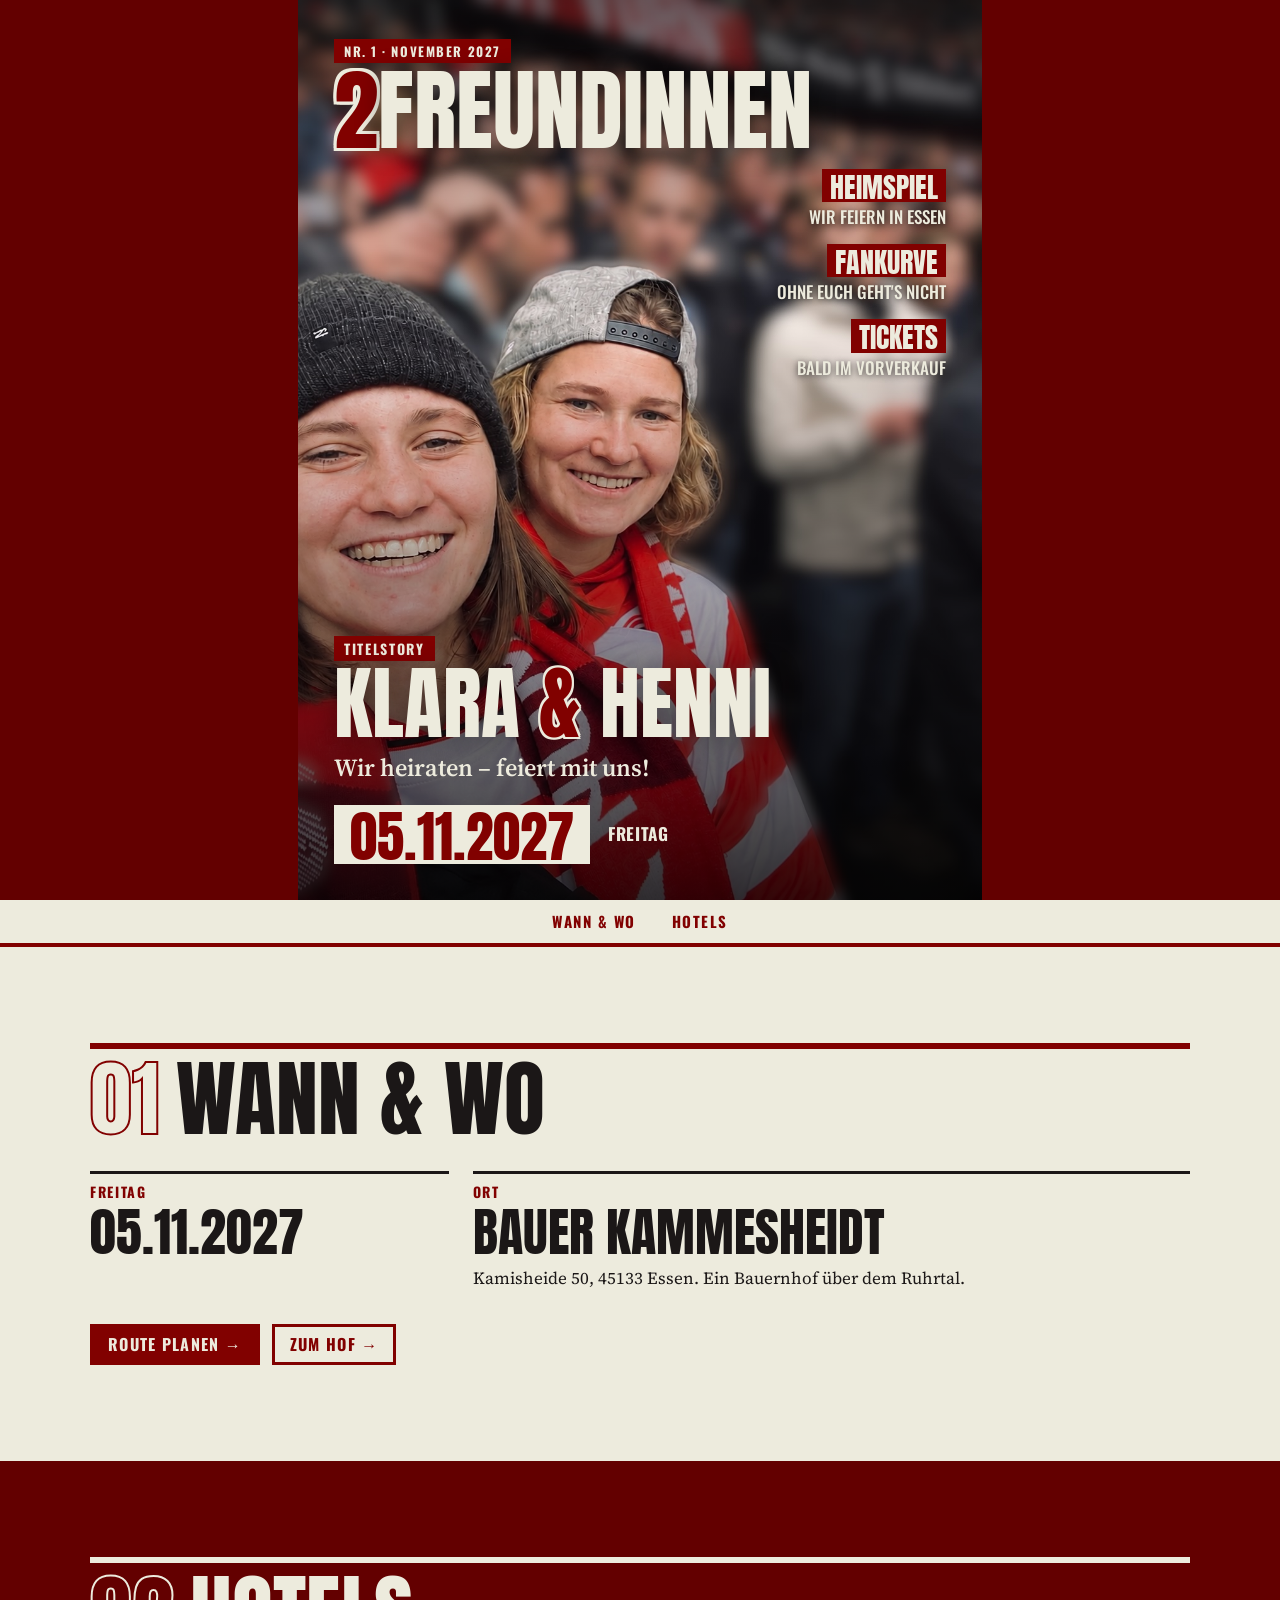
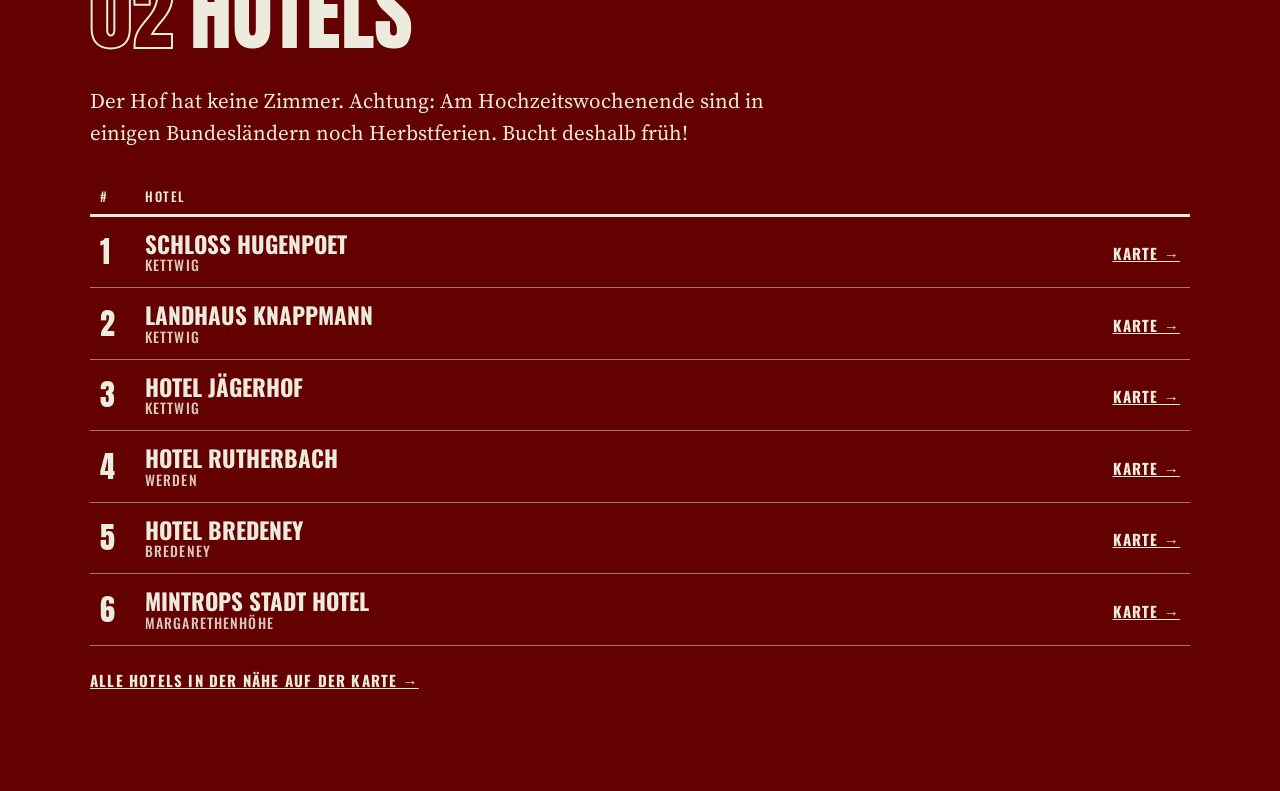
==== index.html @ c6b33041 "Countdown und Laufband entfernt Co-Authored-By: Claude Opus 5.5 <noreply@anthropic.com>" ====
<!doctype html>
<html lang="de">
<head>
  <meta charset="utf-8">
  <meta name="viewport" content="width=device-width, initial-scale=1">
  <title>2 Freundinnen · Klara &amp; Henni heiraten – 05.11.2027</title>
  <meta name="description" content="Klara und Henni heiraten am 05.11.2027 in Essen.">
  <link rel="preconnect" href="https://fonts.googleapis.com">
  <link rel="preconnect" href="https://fonts.gstatic.com" crossorigin>
  <link href="https://fonts.googleapis.com/css2?family=Anton&family=Oswald:wght@500;700&family=Source+Serif+4:opsz,wght@8..60,400;8..60,600&display=swap" rel="stylesheet">
  <link rel="stylesheet" href="style.css">
</head>
<body>

  <!-- Cover -->
  <header class="cover-wrap" id="start">
  <div class="cover">
    <img class="cover__bg" src="img/titel.jpg" alt="Klara und Henni im Fußballstadion" width="1086" height="1448">
    <div class="cover__shade"></div>

    <div class="cover__top">
      <p class="cover__issue">Nr. 1 · November 2027</p>
      <div class="logo cover__logo"><span>2</span>Freundinnen</div>
    </div>

    <ul class="cover__lines">
      <li><b>Heimspiel</b>Wir feiern in Essen</li>
      <li><b>Fankurve</b>Ohne euch geht's nicht</li>
      <li><b>Tickets</b>Bald im Vorverkauf</li>
    </ul>


    <div class="cover__main">
      <p class="cover__kicker">Titelstory</p>
      <h1 class="headline">Klara <span>&amp;</span> Henni</h1>
      <p class="cover__sub">Wir heiraten – feiert mit uns!</p>
      <div class="cover__date">
        <span class="cover__datebig">05.11.2027</span>
        <span class="cover__datesmall">Freitag</span>
      </div>
    </div>

    <div class="cover__barcode" aria-hidden="true">
      <div class="bars"></div>
      <span>4 051127 052027</span>
    </div>
  </div>
  </header>

  <nav class="nav">
    <a href="#wann-wo">Wann &amp; wo</a>
    <a href="#hotels">Hotels</a>
  </nav>

  <main>

    <!-- 01 Wann & wo -->
    <section class="section" id="wann-wo">
      <div class="section__inner">
        <h2 class="section__head"><span class="section__num">01</span> Wann &amp; wo</h2>

        <div class="facts">
          <div class="fact">
            <span class="fact__label">Freitag</span>
            <span class="fact__value">05.11.2027</span>
          </div>
          <div class="fact fact--wide">
            <span class="fact__label">Ort</span>
            <span class="fact__value">Bauer Kammesheidt</span>
            <span class="fact__note">Kamisheide 50, 45133 Essen. Ein Bauernhof über dem Ruhrtal.</span>
          </div>
        </div>

        <div class="buttons">
          <a class="btn" href="https://www.google.com/maps/search/?api=1&amp;query=Bauer+Kammesheidt+Kamisheide+50+45133+Essen" target="_blank" rel="noopener">Route planen →</a>
          <a class="btn btn--ghost" href="https://kammesheidt.de" target="_blank" rel="noopener">Zum Hof →</a>
        </div>
      </div>
    </section>

    <!-- 02 Hotels -->
    <section class="section section--red" id="hotels">
      <div class="section__inner">
        <h2 class="section__head"><span class="section__num">02</span> Hotels</h2>
        <p class="intro">Der Hof hat keine Zimmer. Achtung: Am Hochzeitswochenende sind in einigen Bundesländern noch Herbstferien. Bucht deshalb früh!</p>

        <table class="table">
          <thead>
            <tr><th>#</th><th>Hotel</th><th><span class="sr-only">Karte</span></th></tr>
          </thead>
          <tbody>
            <tr>
              <td>1</td>
              <td class="table__name">Schloss Hugenpoet<small>Kettwig</small></td>
              <td><a href="https://www.google.com/maps/search/?api=1&amp;query=Schloss+Hugenpoet+Essen" target="_blank" rel="noopener">Karte →</a></td>
            </tr>
            <tr>
              <td>2</td>
              <td class="table__name">Landhaus Knappmann<small>Kettwig</small></td>
              <td><a href="https://www.google.com/maps/search/?api=1&amp;query=Hotel+Landhaus+Knappmann+Essen+Kettwig" target="_blank" rel="noopener">Karte →</a></td>
            </tr>
            <tr>
              <td>3</td>
              <td class="table__name">Hotel Jägerhof<small>Kettwig</small></td>
              <td><a href="https://www.google.com/maps/search/?api=1&amp;query=Hotel+J%C3%A4gerhof+Essen+Kettwig" target="_blank" rel="noopener">Karte →</a></td>
            </tr>
            <tr>
              <td>4</td>
              <td class="table__name">Hotel Rutherbach<small>Werden</small></td>
              <td><a href="https://www.google.com/maps/search/?api=1&amp;query=Hotel+Rutherbach+Essen" target="_blank" rel="noopener">Karte →</a></td>
            </tr>
            <tr>
              <td>5</td>
              <td class="table__name">Hotel Bredeney<small>Bredeney</small></td>
              <td><a href="https://www.google.com/maps/search/?api=1&amp;query=Hotel+Bredeney+Essen" target="_blank" rel="noopener">Karte →</a></td>
            </tr>
            <tr>
              <td>6</td>
              <td class="table__name">Mintrops Stadt Hotel<small>Margarethenhöhe</small></td>
              <td><a href="https://www.google.com/maps/search/?api=1&amp;query=Mintrops+Stadt+Hotel+Margarethenh%C3%B6he+Essen" target="_blank" rel="noopener">Karte →</a></td>
            </tr>
          </tbody>
        </table>

        <a class="more" href="https://www.google.com/maps/search/?api=1&amp;query=Hotels+in+der+N%C3%A4he+von+Kamisheide+50+45133+Essen" target="_blank" rel="noopener">Alle Hotels in der Nähe auf der Karte →</a>
      </div>
    </section>

  </main>

</body>
</html>
---- style.css ----
/* Farbpalette: Cotton, Cherry Red, Maroon, Noir Black */
:root {
  --red: #810100;
  --maroon: #630000;
  --white: #edebdd;
  --ink: #1b1717;
  --display: "Anton", Impact, sans-serif;
  --cond: "Oswald", "Arial Narrow", sans-serif;
  --serif: "Source Serif 4", Georgia, serif;
}

* { box-sizing: border-box; }
html { scroll-behavior: smooth; }
body {
  margin: 0;
  background: var(--white);
  color: var(--ink);
  font-family: var(--serif);
  font-size: 19px;
  line-height: 1.55;
}
img { max-width: 100%; display: block; }
a { color: inherit; }
.sr-only {
  position: absolute; width: 1px; height: 1px; overflow: hidden;
  clip: rect(0 0 0 0); white-space: nowrap;
}

/* Logo "FREUND|INNEN" */
.logo {
  font-family: var(--display);
  text-transform: uppercase;
  line-height: .85;
  white-space: nowrap;
}
.logo span { color: var(--red); }

/* ---------- COVER ---------- */
/* Auf breiten Bildschirmen: Cover als Hochformat-Magazinseite in der Mitte */
.cover-wrap { display: flex; justify-content: center; background: var(--maroon); }
.cover {
  container-type: inline-size;
  --logo: 14.5cqw;
  position: relative;
  width: min(100%, 76vh);
  width: min(100%, 76svh);
  min-height: 100vh;
  min-height: 100svh;
  overflow: hidden;
  color: var(--white);
  background: var(--ink);
  display: grid;
  grid-template-rows: auto 1fr auto;
  gap: 20px;
  padding: clamp(14px, 3vw, 36px);
}
.cover__bg {
  position: absolute; inset: 0;
  width: 100%; height: 100%;
  object-fit: cover;
  object-position: 0% 40%;
}
.cover__shade {
  position: absolute; inset: 0;
  background:
    linear-gradient(180deg, rgba(0,0,0,.55) 0%, rgba(0,0,0,0) 35%),
    linear-gradient(0deg, rgba(0,0,0,.8) 0%, rgba(0,0,0,.2) 45%, rgba(0,0,0,0) 65%);
}
.cover__top, .cover__lines, .cover__main { position: relative; z-index: 1; }

.cover__issue {
  display: inline-block;
  margin: 0 0 10px;
  background: var(--red);
  padding: 3px 10px;
  font: 700 13px/1.4 var(--cond);
  text-transform: uppercase;
  letter-spacing: .12em;
}
.cover__logo {
  font-size: var(--logo);
  text-shadow: 0 3px 24px rgba(0,0,0,.35);
}

.cover__lines {
  list-style: none;
  margin: 0; padding: 0;
  align-self: start;
  justify-self: end;
  text-align: right;
  font: 500 17px/1.25 var(--cond);
  text-transform: uppercase;
  text-shadow: 0 1px 6px rgba(0,0,0,.7);
}
.cover__lines li { margin-bottom: 16px; }
.cover__lines b {
  display: table;
  margin-left: auto;
  margin-bottom: 4px;
  padding: 3px 8px 0;
  background: var(--red);
  font: 400 28px/1.1 var(--display);
  text-shadow: none;
}

.cover__main { align-self: end; }
.cover__kicker {
  display: inline-block;
  margin: 0 0 8px;
  padding: 2px 10px;
  background: var(--red);
  font: 700 14px/1.5 var(--cond);
  text-transform: uppercase;
  letter-spacing: .12em;
}
.headline {
  margin: 0;
  font: 400 13cqw/.86 var(--display);
  text-transform: uppercase;
  text-shadow: 0 4px 30px rgba(0,0,0,.4);
}
.headline span { color: var(--red); }
.cover__sub {
  margin: 12px 0 18px;
  font-size: clamp(18px, 4cqw, 28px);
  font-weight: 600;
}
.cover__date { display: flex; align-items: center; flex-wrap: wrap; gap: 6px 18px; }
.cover__datebig {
  background: var(--white);
  color: var(--red);
  padding: 4px 16px 0;
  font: 400 9cqw/1 var(--display);
}
.cover__datesmall {
  font: 700 clamp(14px, 2.8cqw, 22px)/1.3 var(--cond);
  text-transform: uppercase;
  letter-spacing: .04em;
}

.cover__barcode {
  position: absolute; z-index: 2;
  right: clamp(14px, 3vw, 36px);
  bottom: clamp(14px, 3vw, 36px);
  background: var(--white);
  color: var(--ink);
  padding: 8px 10px 4px;
  font: 500 11px/1.4 var(--cond);
  letter-spacing: .12em;
  text-align: center;
}
.bars {
  width: 110px; height: 46px;
  background: repeating-linear-gradient(90deg,
    #111 0 2px, transparent 2px 4px, #111 4px 5px, transparent 5px 8px,
    #111 8px 11px, transparent 11px 12px, #111 12px 13px, transparent 13px 16px);
}

/* ---------- NAV ---------- */
.nav {
  position: sticky; top: 0; z-index: 10;
  display: flex; justify-content: center; flex-wrap: wrap;
  background: var(--white);
  border-bottom: 4px solid var(--red);
}
.nav a {
  padding: 14px 18px;
  color: var(--red);
  font: 700 15px/1 var(--cond);
  text-transform: uppercase;
  letter-spacing: .1em;
  text-decoration: none;
}
.nav a:hover { background: var(--red); color: var(--white); }

/* ---------- SECTIONS ---------- */
.section { padding: clamp(48px, 8vw, 96px) 16px; scroll-margin-top: 50px; }
.section__inner { max-width: 1100px; margin: 0 auto; }
.section--red { background: var(--maroon); color: var(--white); }

.section__head {
  display: flex; align-items: baseline; gap: 16px;
  margin: 0 0 32px;
  padding-top: 10px;
  border-top: 6px solid var(--red);
  font: 400 clamp(44px, 7vw, 84px)/.95 var(--display);
  text-transform: uppercase;
}
.section__num {
  color: transparent;
  -webkit-text-stroke: 2px var(--red);
}
.section--red .section__head { border-color: var(--white); }
.section--red .section__num { -webkit-text-stroke-color: var(--white); }

/* 01 Wann & wo */
.facts {
  display: grid;
  grid-template-columns: 1fr 2fr;
  gap: 24px;
  margin-bottom: 32px;
}
.fact { border-top: 3px solid var(--ink); padding-top: 10px; }
.fact__label {
  display: block;
  color: var(--red);
  font: 700 14px/1.2 var(--cond);
  text-transform: uppercase;
  letter-spacing: .12em;
}
.fact__value {
  display: block;
  margin-top: 4px;
  font: 400 clamp(30px, 4.2vw, 52px)/1.05 var(--display);
  text-transform: uppercase;
}
.fact__note { display: block; margin-top: 6px; font-size: 17px; }

.buttons { display: flex; flex-wrap: wrap; gap: 12px; }
.btn {
  display: inline-block;
  padding: 11px 18px;
  background: var(--red);
  color: var(--white);
  font: 700 16px/1.2 var(--cond);
  text-transform: uppercase;
  letter-spacing: .08em;
  text-decoration: none;
}
.btn:hover { background: var(--ink); }
.btn--ghost { background: transparent; color: var(--red); box-shadow: inset 0 0 0 3px var(--red); }
.btn--ghost:hover { background: var(--red); color: var(--white); }

/* 02 Hotels: als Tabelle */
.intro { max-width: 720px; margin: 0 0 28px; font-size: 21px; }
.table {
  width: 100%;
  border-collapse: collapse;
  font-family: var(--cond);
  text-transform: uppercase;
}
.table th {
  padding: 8px 10px;
  border-bottom: 3px solid var(--white);
  text-align: left;
  font-weight: 500;
  font-size: 13px;
  letter-spacing: .12em;
}
.table td {
  padding: 14px 10px;
  border-bottom: 1px solid rgba(237,235,221,.5);
  vertical-align: middle;
}
.table td:first-child { width: 1%; padding-right: 20px; font: 400 30px/1 var(--display); }
.table td:last-child { text-align: right; }
.table__name { font-weight: 700; font-size: 23px; line-height: 1.15; }
.table__name small {
  display: block;
  font-weight: 500;
  font-size: 14px;
  letter-spacing: .08em;
  opacity: .85;
}
.table a {
  color: var(--white);
  font-weight: 700;
  font-size: 15px;
  letter-spacing: .08em;
  white-space: nowrap;
}
.table tbody tr:hover { background: rgba(237,235,221,.1); }
.more {
  display: inline-block;
  margin-top: 24px;
  color: var(--white);
  font: 700 15px/1.4 var(--cond);
  text-transform: uppercase;
  letter-spacing: .08em;
}

/* ---------- RESPONSIVE ---------- */
@container (max-width: 760px) {
  .cover__barcode { display: none; }
}
@container (max-width: 480px) {
  .cover__lines { font-size: 12px; }
  .cover__lines li { margin-bottom: 8px; }
  .cover__lines b { font-size: 18px; }
  .cover__issue { font-size: 11px; }
}
@media (max-width: 760px) {
  .facts { grid-template-columns: 1fr 1fr; }
  .fact--wide { grid-column: 1 / -1; }
}
@media (max-width: 640px) {
  body { font-size: 18px; }
  .nav a { padding: 12px 12px; font-size: 14px; }
  .table__name { font-size: 19px; }
  .table td { padding: 12px 6px; }
  .table td:first-child { font-size: 24px; padding-right: 10px; }
}

/* Weinrote "2" und "&" auf dem dunklen Foto mit Creme-Kontur lesbar machen */
.cover__logo span, .headline span {
  --o: .03em;
  text-shadow:
    var(--o) 0 0 var(--white), calc(var(--o) * -1) 0 0 var(--white),
    0 var(--o) 0 var(--white), 0 calc(var(--o) * -1) 0 var(--white),
    var(--o) var(--o) 0 var(--white), calc(var(--o) * -1) var(--o) 0 var(--white),
    var(--o) calc(var(--o) * -1) 0 var(--white), calc(var(--o) * -1) calc(var(--o) * -1) 0 var(--white);
}
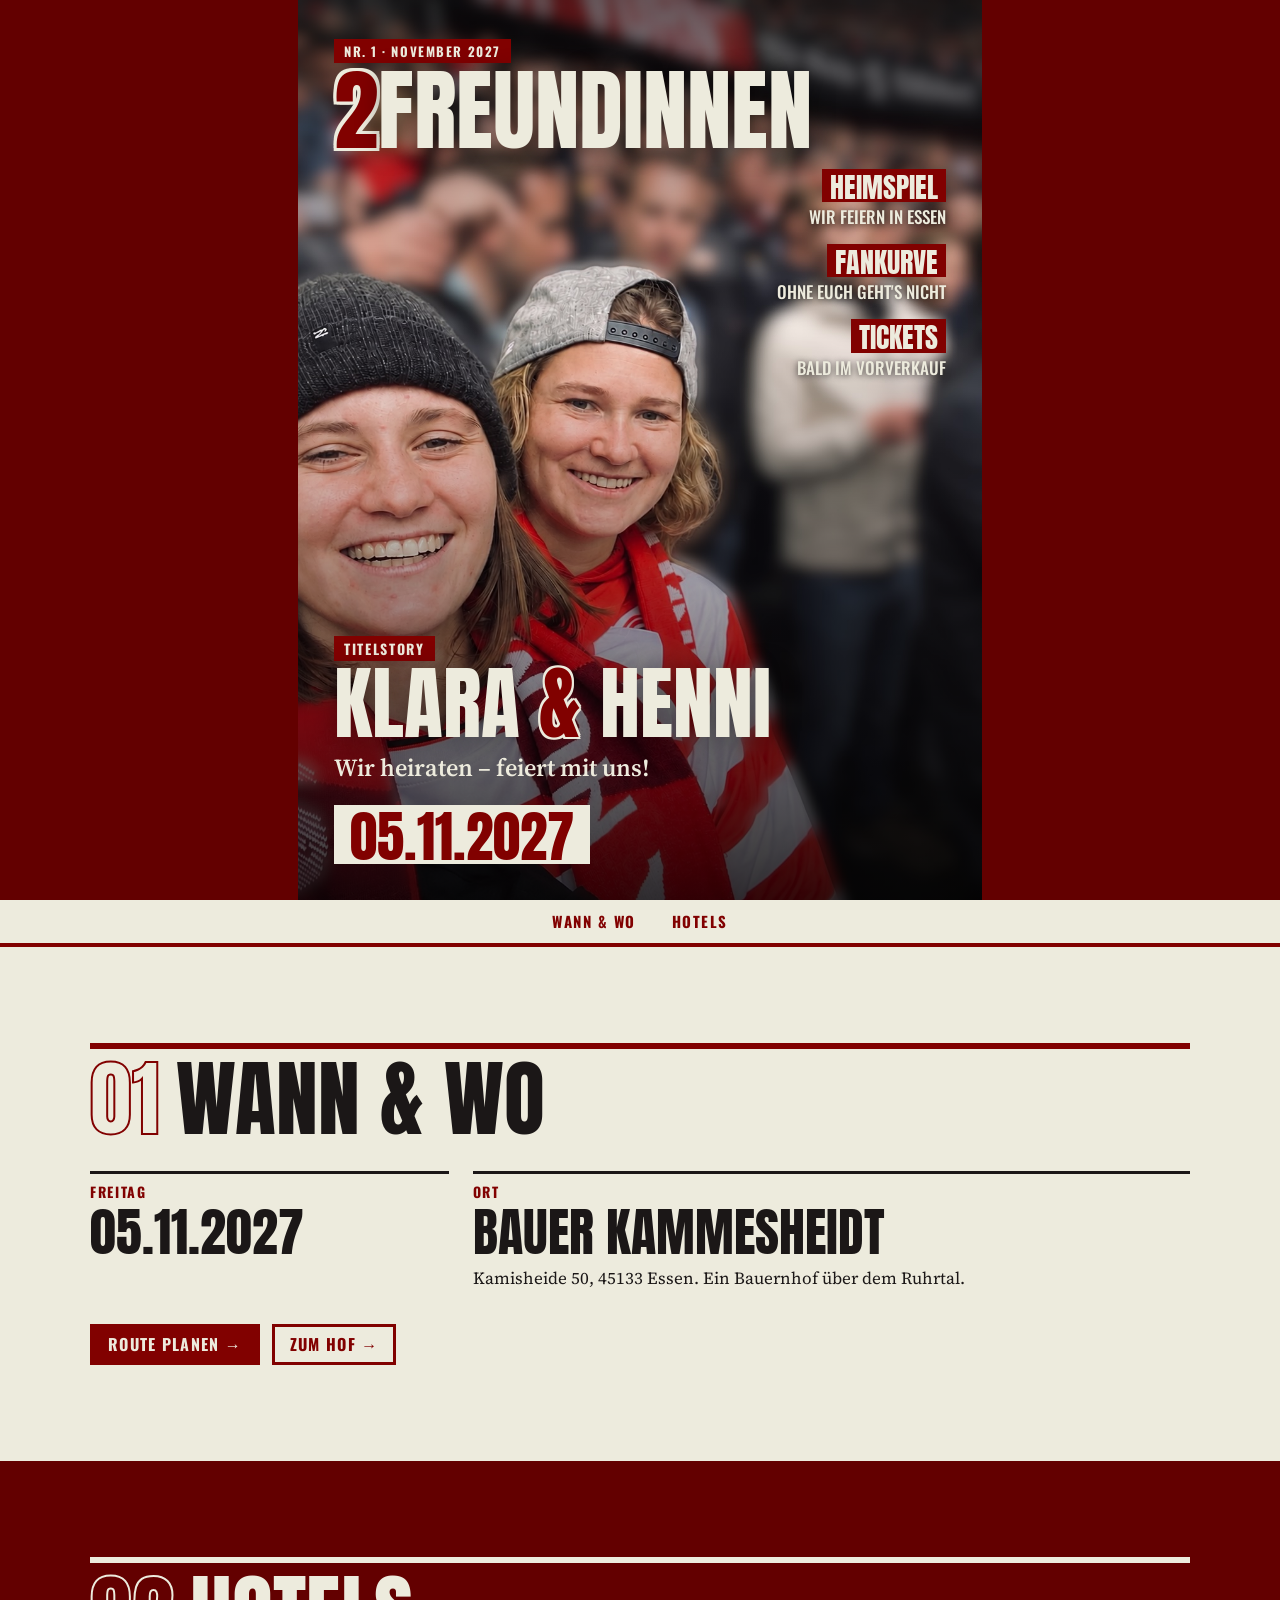
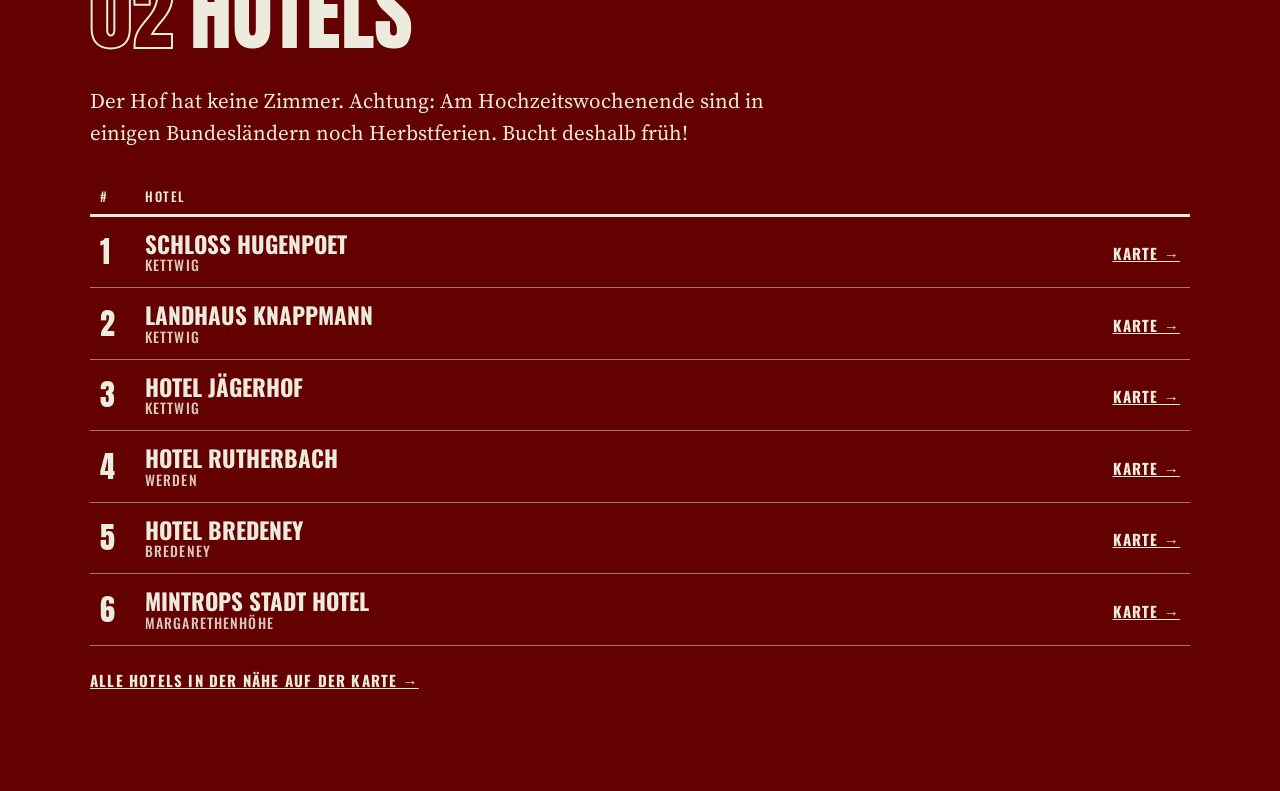
==== commit 43e3a943: "Freitag vom Cover entfernt Co-Authored-By: Claude Opus 5.5 <noreply@anthropic.com>" ====
--- a/index.html
+++ b/index.html
@@ -36,7 +36,6 @@
       <p class="cover__sub">Wir heiraten – feiert mit uns!</p>
       <div class="cover__date">
         <span class="cover__datebig">05.11.2027</span>
-        <span class="cover__datesmall">Freitag</span>
       </div>
     </div>
 
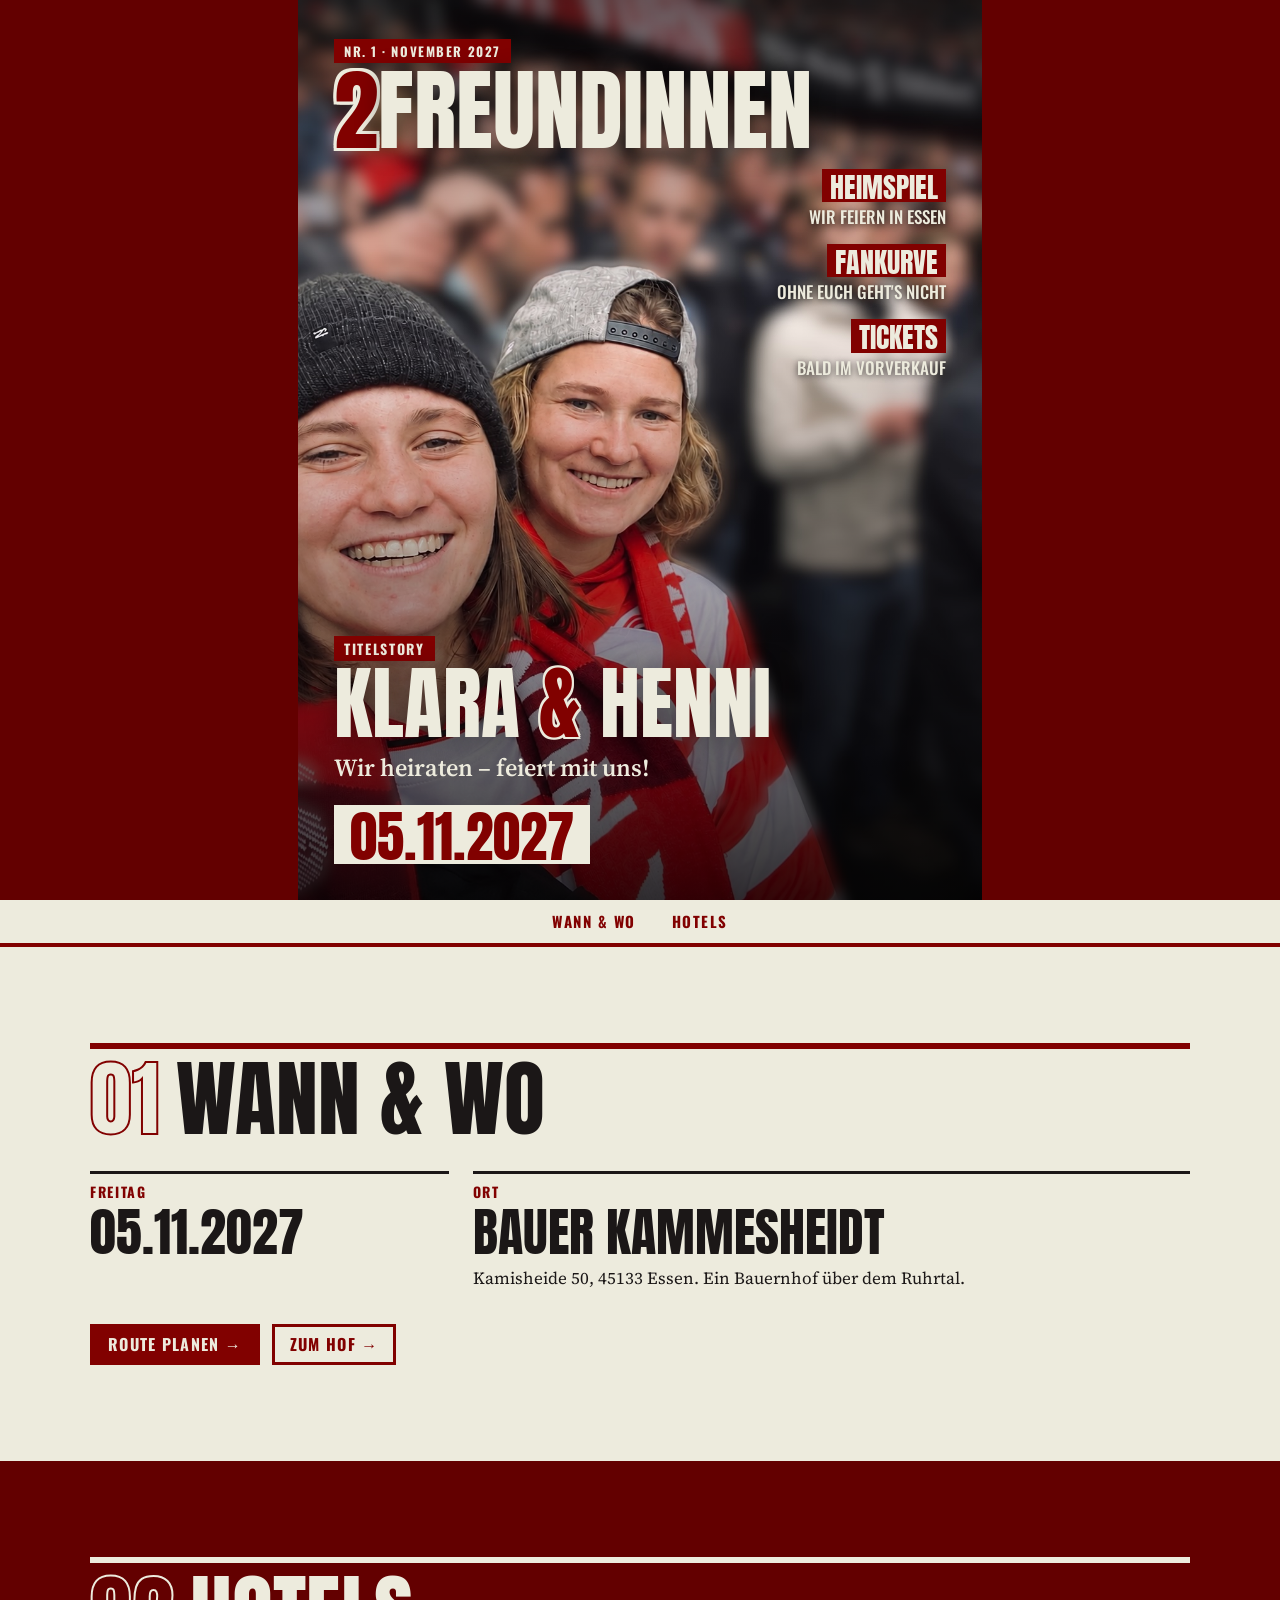
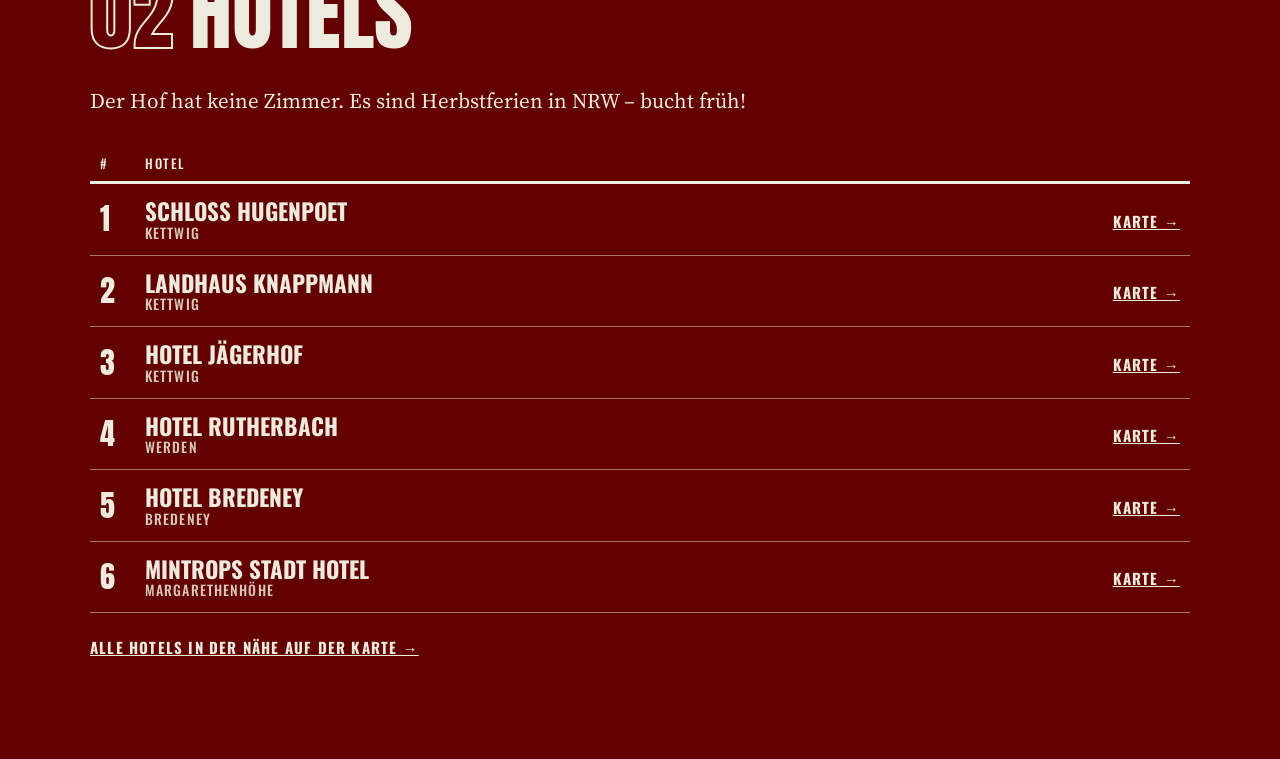
==== commit 348201bb: "Hotels: kürzerer Text, Hinweis auf NRW-Herbstferien Co-Authored-By: Claude Opus 5.5 <noreply@anthrop" ====
--- a/index.html
+++ b/index.html
@@ -81,7 +81,7 @@
     <section class="section section--red" id="hotels">
       <div class="section__inner">
         <h2 class="section__head"><span class="section__num">02</span> Hotels</h2>
-        <p class="intro">Der Hof hat keine Zimmer. Achtung: Am Hochzeitswochenende sind in einigen Bundesländern noch Herbstferien. Bucht deshalb früh!</p>
+        <p class="intro">Der Hof hat keine Zimmer. Es sind Herbstferien in NRW – bucht früh!</p>
 
         <table class="table">
           <thead>
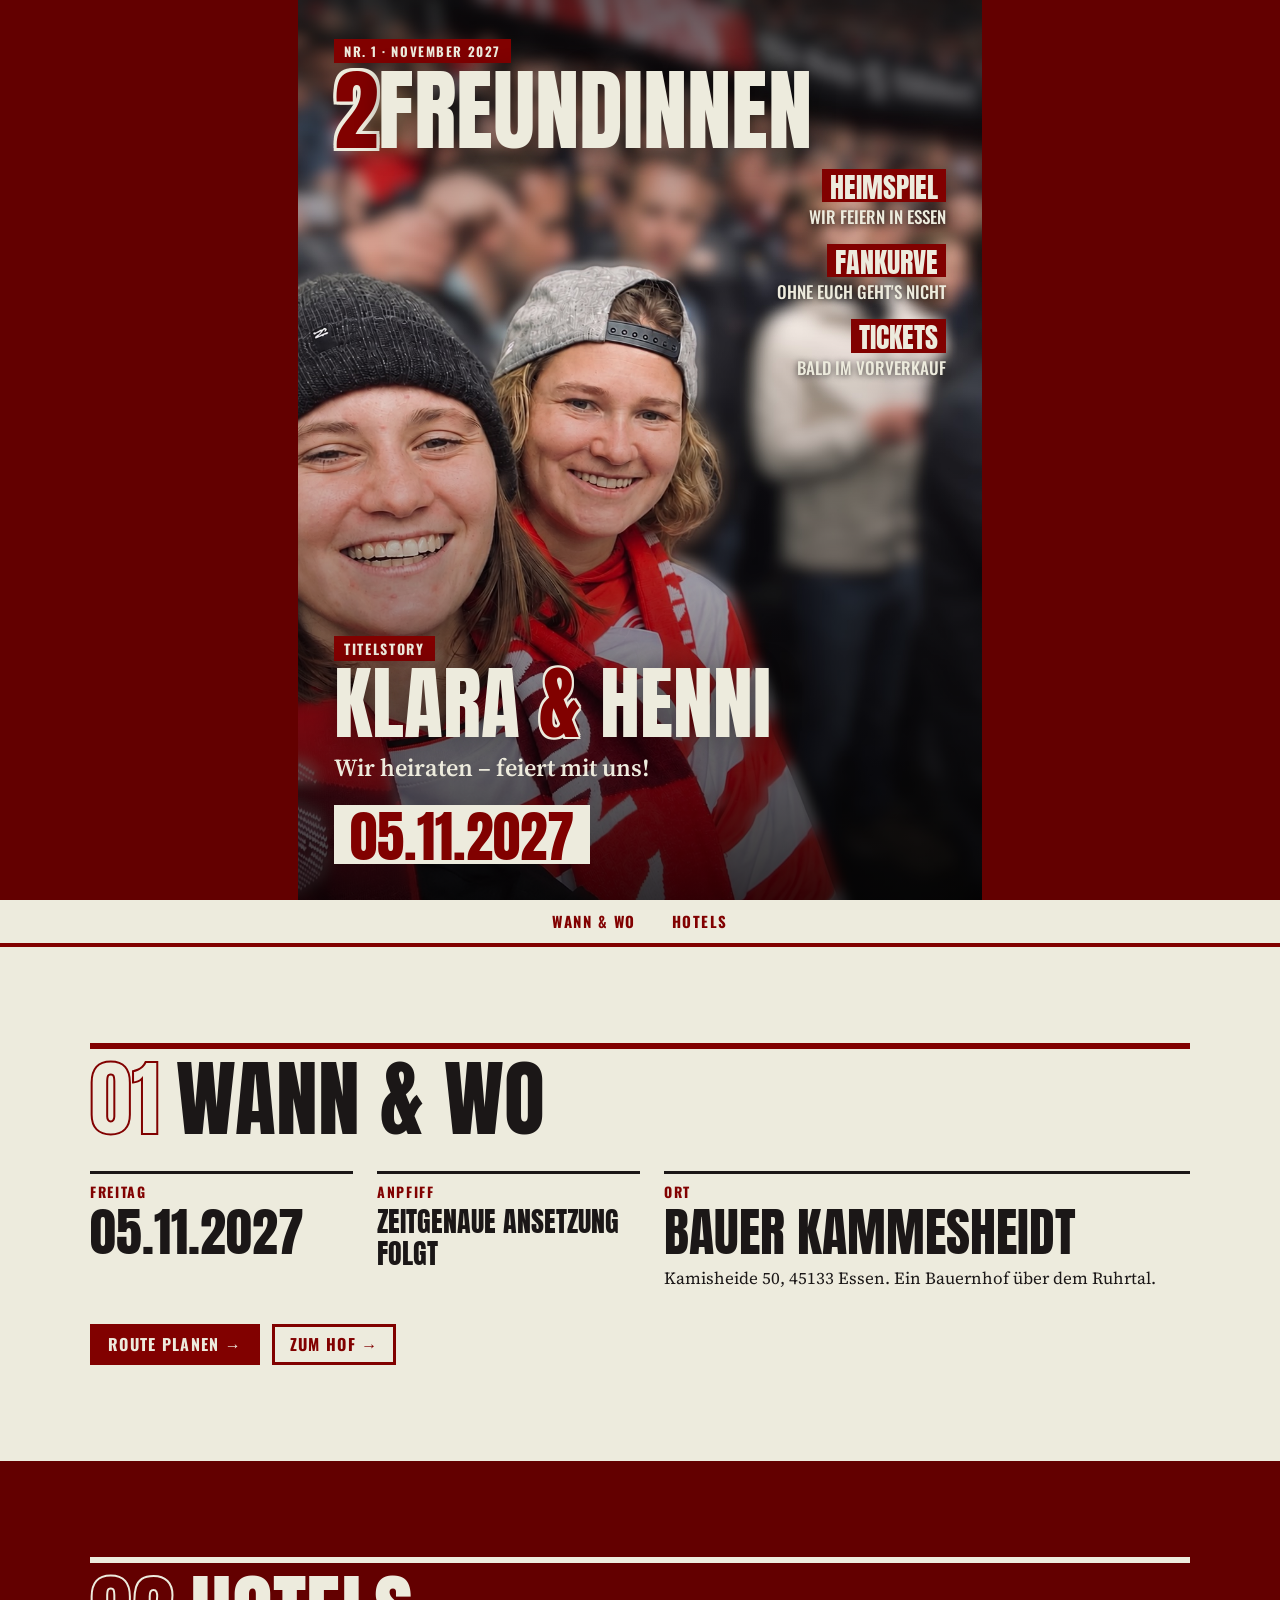
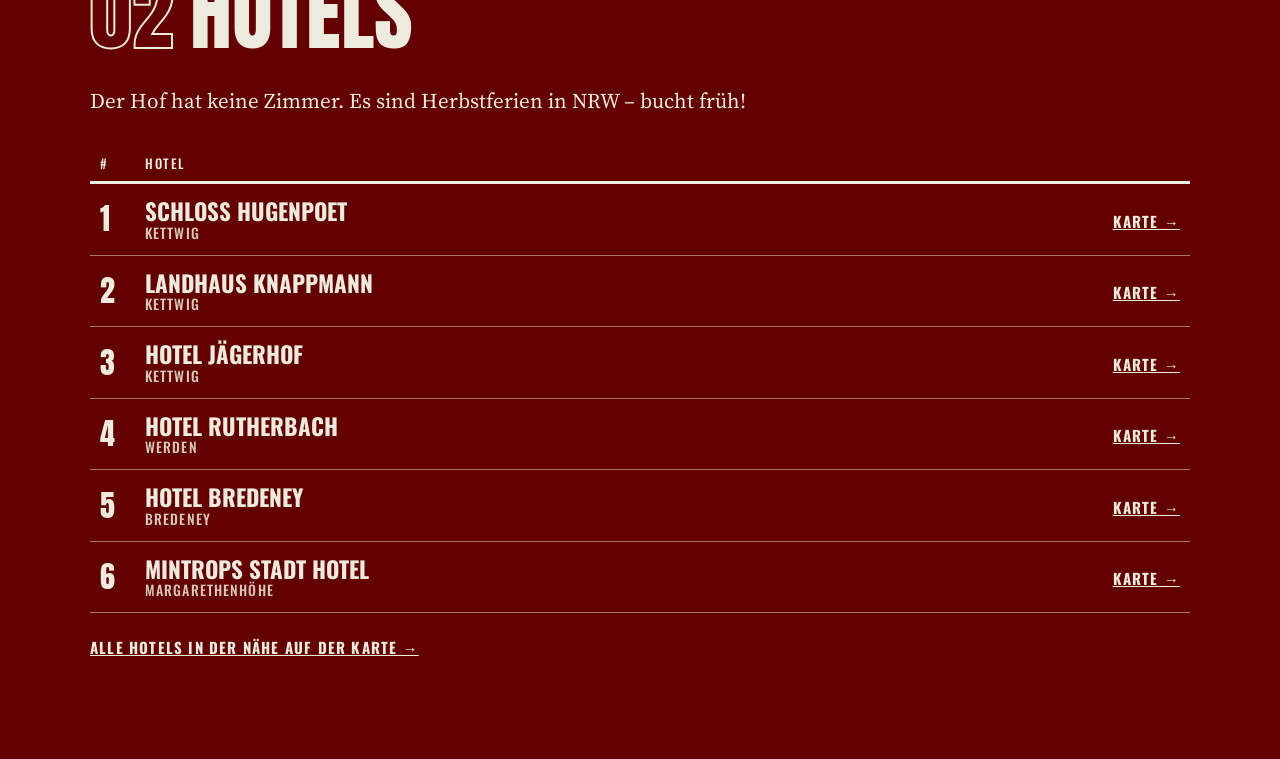
==== commit 2783efa4: "Wann & wo: Anpfiff – Zeitgenaue Ansetzung folgt Co-Authored-By: Claude Opus 5.5 <noreply@anthropic.c" ====
--- a/index.html
+++ b/index.html
@@ -62,6 +62,10 @@
           <div class="fact">
             <span class="fact__label">Freitag</span>
             <span class="fact__value">05.11.2027</span>
+          </div>
+          <div class="fact">
+            <span class="fact__label">Anpfiff</span>
+            <span class="fact__value fact__value--small">Zeitgenaue Ansetzung folgt</span>
           </div>
           <div class="fact fact--wide">
             <span class="fact__label">Ort</span>
--- a/style.css
+++ b/style.css
@@ -196,7 +196,7 @@
 /* 01 Wann & wo */
 .facts {
   display: grid;
-  grid-template-columns: 1fr 2fr;
+  grid-template-columns: 1fr 1fr 2fr;
   gap: 24px;
   margin-bottom: 32px;
 }
@@ -214,6 +214,7 @@
   font: 400 clamp(30px, 4.2vw, 52px)/1.05 var(--display);
   text-transform: uppercase;
 }
+.fact__value--small { font-size: clamp(20px, 2.2vw, 28px); line-height: 1.15; }
 .fact__note { display: block; margin-top: 6px; font-size: 17px; }
 
 .buttons { display: flex; flex-wrap: wrap; gap: 12px; }
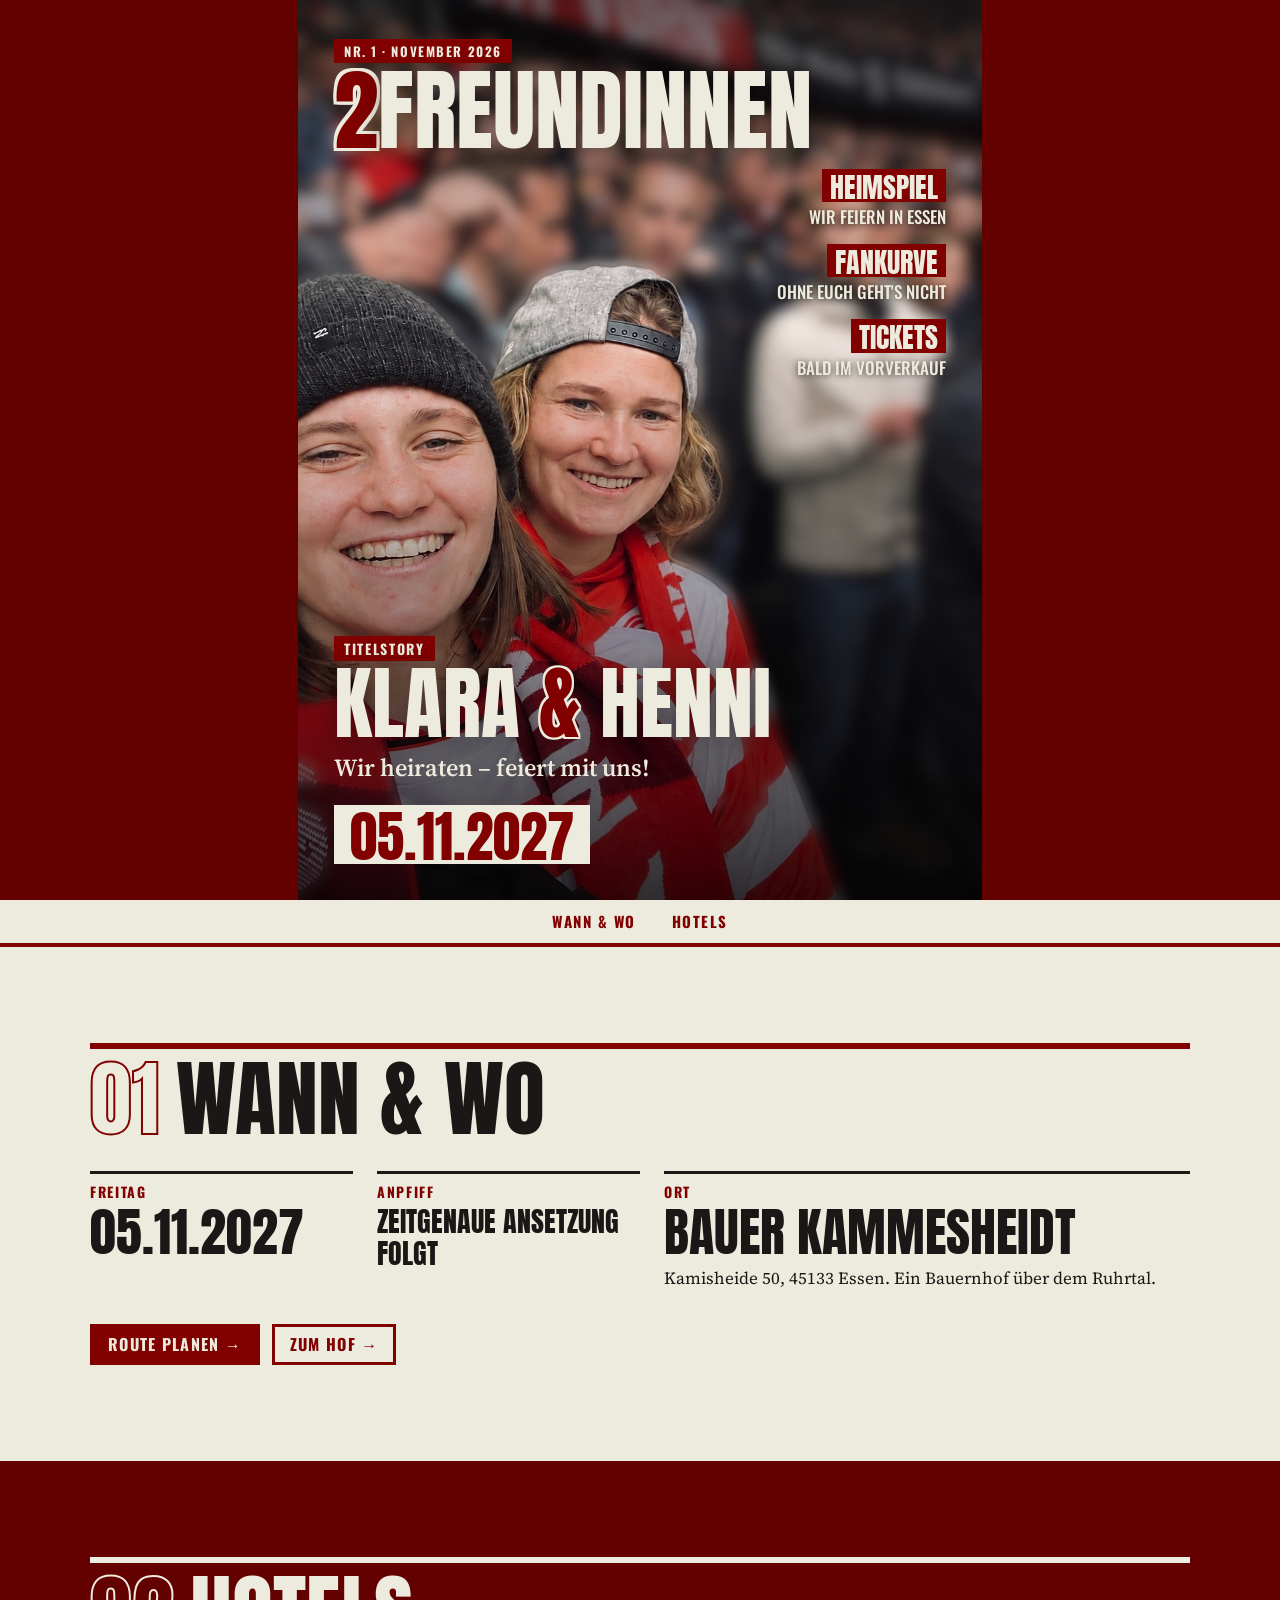
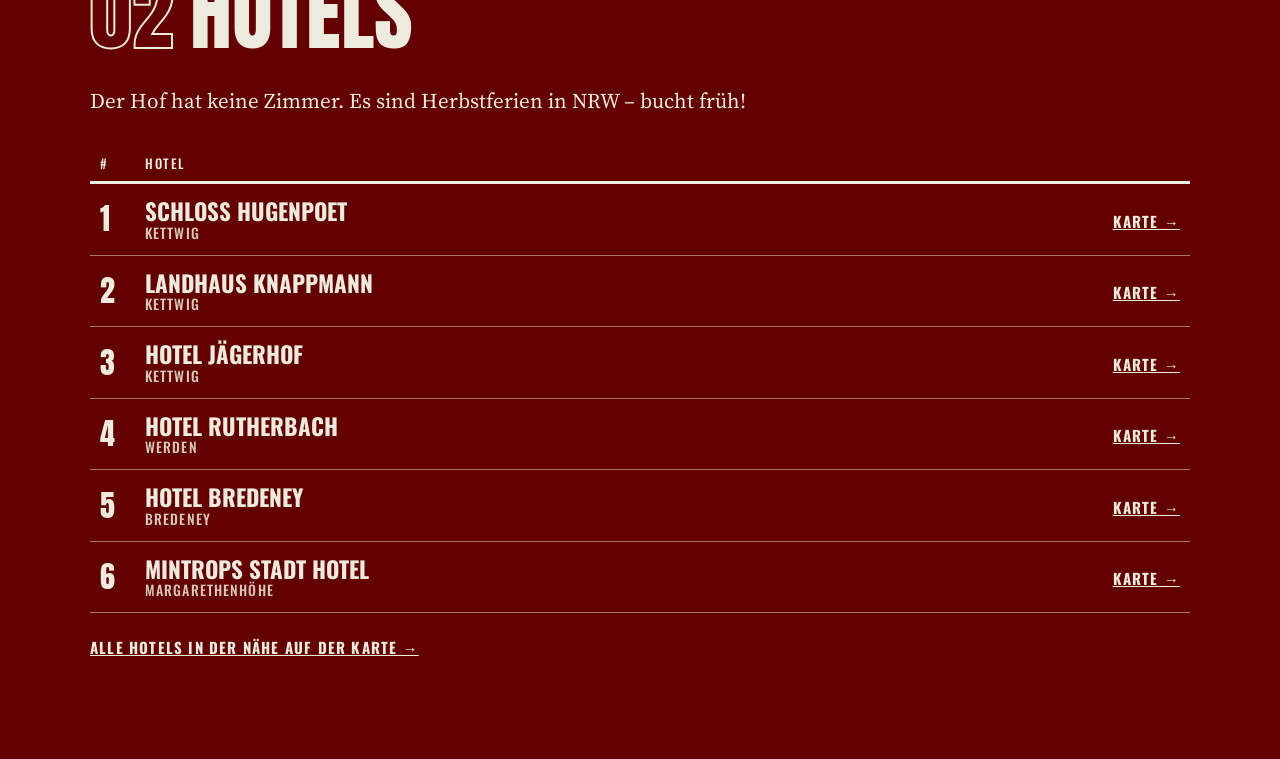
==== commit 3d8b49b0: "Cover: Ausgabe Nr. 1 · November 2026 Co-Authored-By: Claude Opus 5.5 <noreply@anthropic.com>" ====
--- a/index.html
+++ b/index.html
@@ -19,7 +19,7 @@
     <div class="cover__shade"></div>
 
     <div class="cover__top">
-      <p class="cover__issue">Nr. 1 · November 2027</p>
+      <p class="cover__issue">Nr. 1 · November 2026</p>
       <div class="logo cover__logo"><span>2</span>Freundinnen</div>
     </div>
 
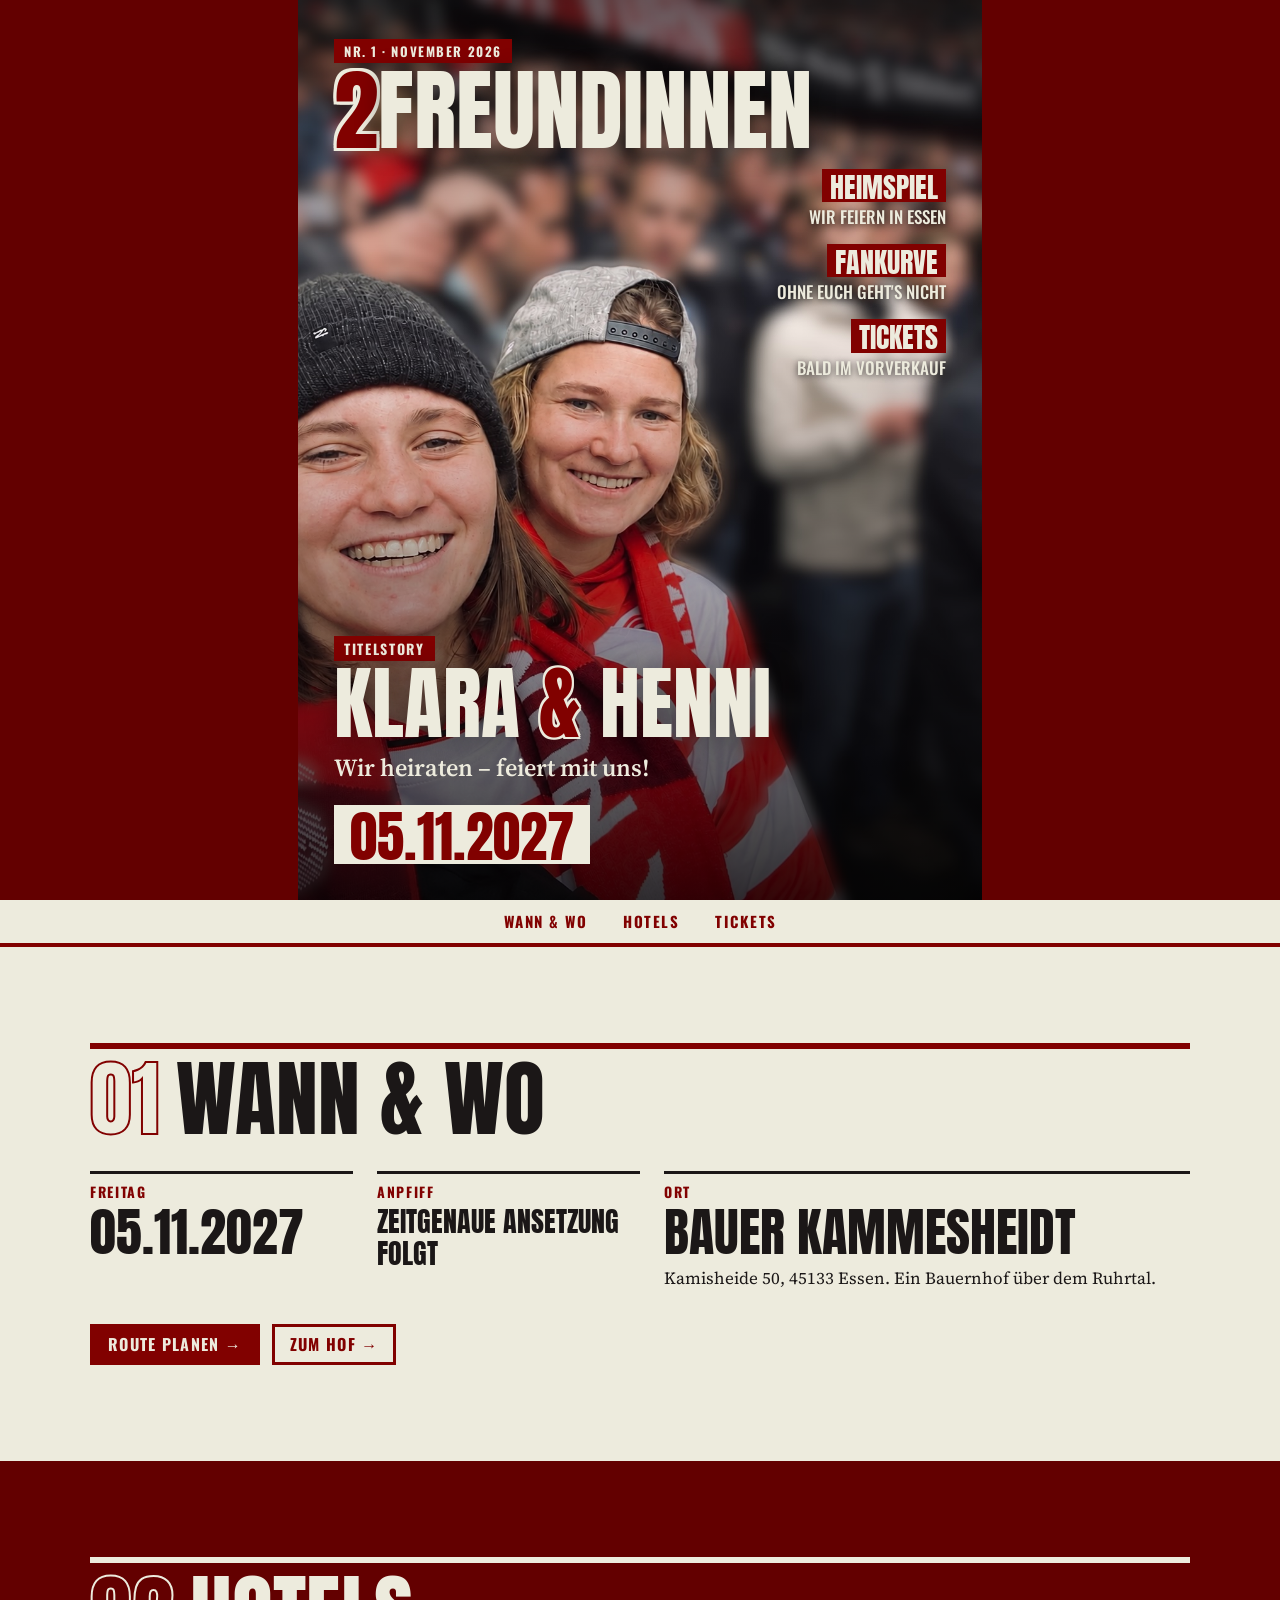
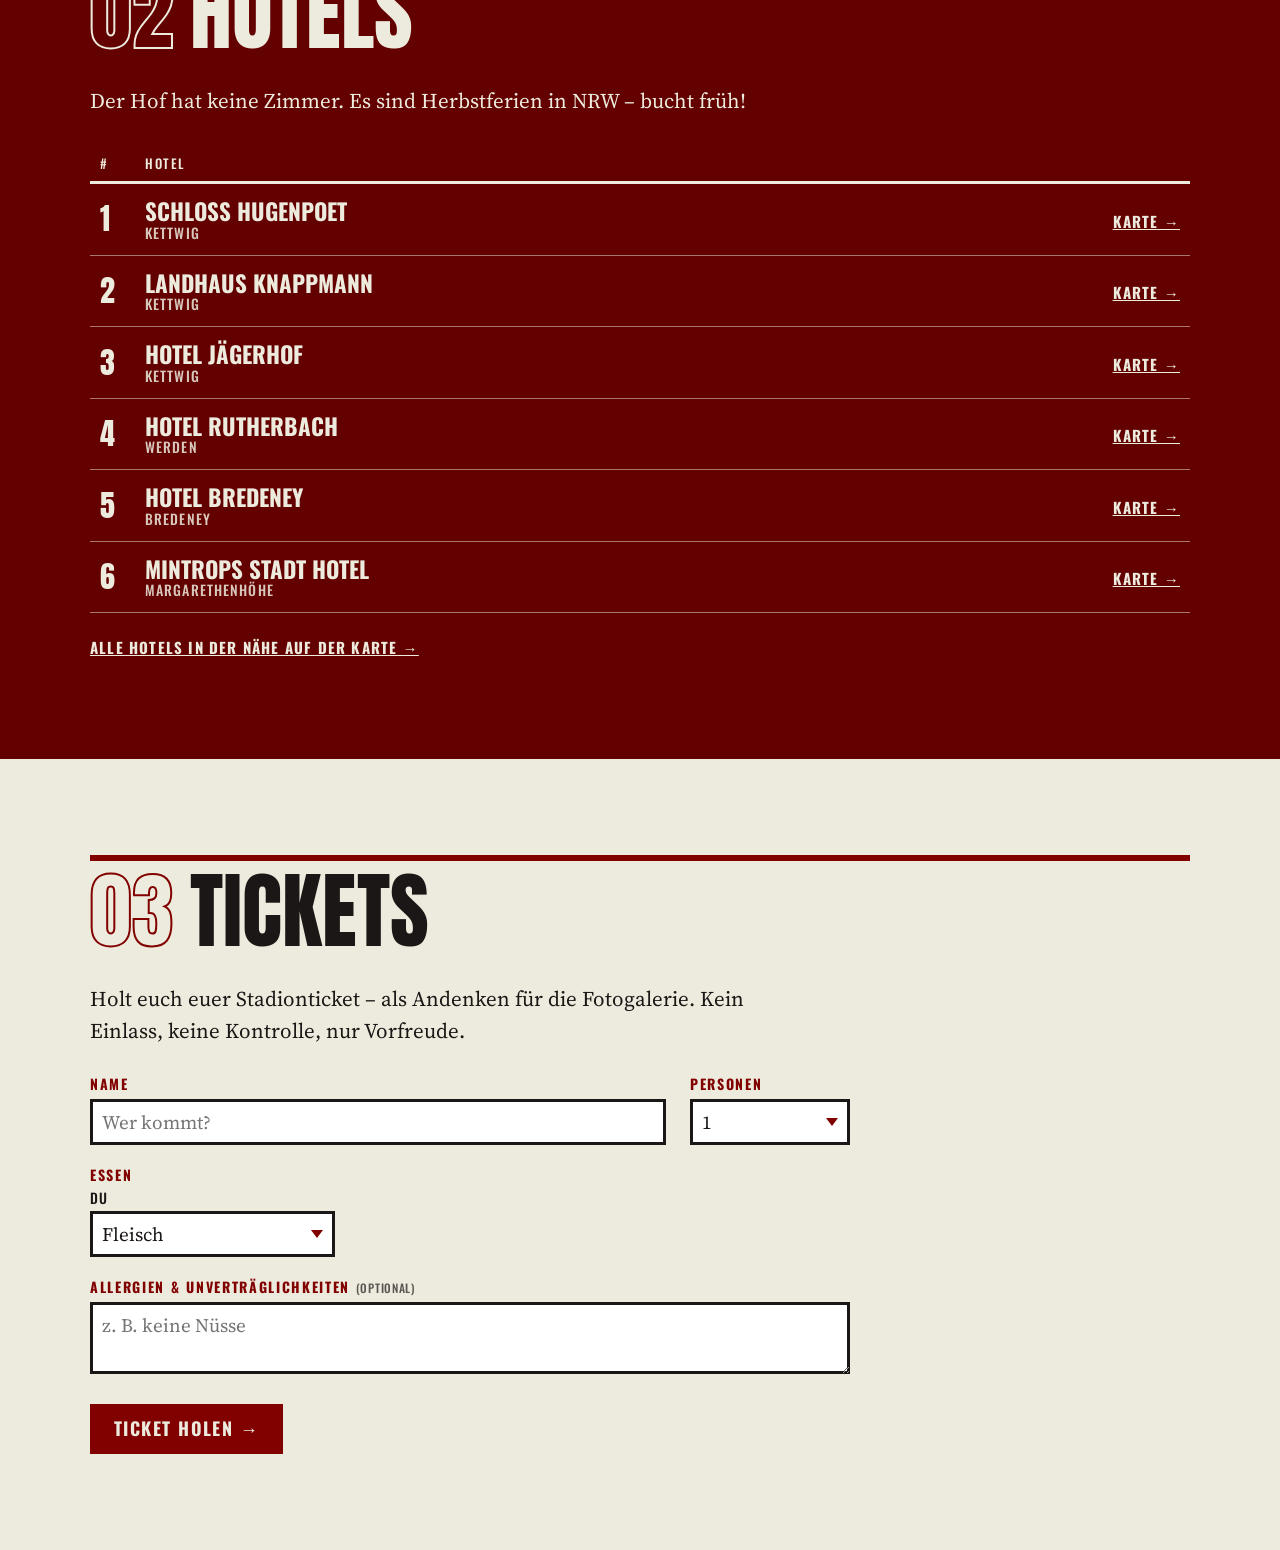
==== commit 7e3c17bb: "Tickets: Formular und Stadionticket zum Speichern, ICS für den Kalender Co-Authored-By: Claude Opus " ====
--- a/index.html
+++ b/index.html
@@ -26,7 +26,7 @@
     <ul class="cover__lines">
       <li><b>Heimspiel</b>Wir feiern in Essen</li>
       <li><b>Fankurve</b>Ohne euch geht's nicht</li>
-      <li><b>Tickets</b>Bald im Vorverkauf</li>
+      <li><a href="#tickets"><b>Tickets</b>Bald im Vorverkauf</a></li>
     </ul>
 
 
@@ -49,6 +49,7 @@
   <nav class="nav">
     <a href="#wann-wo">Wann &amp; wo</a>
     <a href="#hotels">Hotels</a>
+    <a href="#tickets">Tickets</a>
   </nav>
 
   <main>
@@ -129,7 +130,53 @@
       </div>
     </section>
 
+    <!-- 03 Tickets -->
+    <section class="section" id="tickets">
+      <div class="section__inner">
+        <h2 class="section__head"><span class="section__num">03</span> Tickets</h2>
+        <p class="intro">Holt euch euer Stadionticket – als Andenken für die Fotogalerie. Kein Einlass, keine Kontrolle, nur Vorfreude.</p>
+
+        <form class="ticket-form" id="ticket-form" novalidate>
+          <label class="field">
+            <span class="field__label">Name</span>
+            <input class="field__input" name="name" type="text" autocomplete="name" maxlength="60" required placeholder="Wer kommt?">
+            <span class="field__error" id="name-error" hidden>Bitte gib deinen Namen an.</span>
+          </label>
+
+          <label class="field field--short">
+            <span class="field__label">Personen</span>
+            <select class="field__input" name="people" id="people">
+              <option>1</option><option>2</option><option>3</option>
+              <option>4</option><option>5</option><option>6</option>
+            </select>
+          </label>
+
+          <fieldset class="field meals">
+            <legend class="field__label">Essen</legend>
+            <div class="meals__list" id="meals"></div>
+          </fieldset>
+
+          <label class="field">
+            <span class="field__label">Allergien &amp; Unverträglichkeiten <small>(optional)</small></span>
+            <textarea class="field__input" name="allergies" rows="2" maxlength="120" placeholder="z. B. keine Nüsse"></textarea>
+          </label>
+
+          <button class="btn ticket-form__submit" type="submit">Ticket holen →</button>
+        </form>
+
+        <div class="ticket" id="ticket" hidden>
+          <canvas class="ticket__canvas" id="ticket-canvas" width="1200" height="560" role="img" aria-label="Dein Ticket"></canvas>
+          <div class="buttons">
+            <button class="btn" type="button" id="ticket-save">Ticket speichern</button>
+            <button class="btn btn--ghost" type="button" id="ticket-ics">In den Kalender</button>
+            <button class="btn btn--ghost" type="button" id="ticket-edit">Ändern</button>
+          </div>
+        </div>
+      </div>
+    </section>
+
   </main>
 
+  <script type="module" src="ticket.js"></script>
 </body>
 </html>
--- a/style.css
+++ b/style.css
@@ -280,6 +280,66 @@
   letter-spacing: .08em;
 }
 
+/* 03 Tickets */
+.cover__lines a { color: inherit; text-decoration: none; }
+.cover__lines a:hover b { background: var(--white); color: var(--red); }
+[hidden] { display: none !important; }
+button.btn { border: 0; cursor: pointer; }
+
+.ticket-form {
+  display: grid;
+  grid-template-columns: 1fr 160px;
+  gap: 22px 24px;
+  max-width: 760px;
+}
+.ticket-form > .field:not(.field--short) { grid-column: 1 / -1; }
+.ticket-form > .field:first-child { grid-column: 1; }
+.field { display: block; margin: 0; padding: 0; border: 0; min-width: 0; }
+.field__label {
+  display: block;
+  margin-bottom: 6px;
+  padding: 0;
+  color: var(--red);
+  font: 700 14px/1.2 var(--cond);
+  text-transform: uppercase;
+  letter-spacing: .12em;
+}
+.field__label small { color: var(--ink); opacity: .7; font-weight: 500; letter-spacing: .06em; }
+.field__input {
+  width: 100%;
+  padding: 11px 12px;
+  border: 0;
+  border-radius: 0;
+  box-shadow: inset 0 0 0 3px var(--ink);
+  background: #fff;
+  color: var(--ink);
+  font: 400 19px/1.3 var(--serif);
+}
+.field__input:focus { outline: none; box-shadow: inset 0 0 0 3px var(--red); }
+.field__input[aria-invalid="true"] { box-shadow: inset 0 0 0 3px var(--red); background: #fbeeee; }
+select.field__input {
+  appearance: none;
+  padding-right: 36px;
+  background: #fff url("data:image/svg+xml,%3Csvg xmlns='http://www.w3.org/2000/svg' width='12' height='8'%3E%3Cpath d='M0 0h12L6 8z' fill='%23810100'/%3E%3C/svg%3E") no-repeat right 12px center;
+}
+textarea.field__input { resize: vertical; }
+.field__error { display: block; margin-top: 6px; color: var(--red); font: 700 15px/1.3 var(--cond); }
+
+.meals__list { display: grid; grid-template-columns: repeat(auto-fill, minmax(200px, 1fr)); gap: 12px; }
+.meal { display: block; }
+.meal__who { display: block; margin-bottom: 4px; font: 500 14px/1.2 var(--cond); text-transform: uppercase; letter-spacing: .08em; }
+
+.ticket-form__submit { grid-column: 1 / -1; justify-self: start; font-size: 18px; padding: 14px 24px; }
+
+.ticket { max-width: 900px; }
+.ticket__canvas {
+  display: block;
+  width: 100%;
+  height: auto;
+  margin-bottom: 20px;
+  box-shadow: 0 18px 40px rgba(27,23,23,.25);
+}
+
 /* ---------- RESPONSIVE ---------- */
 @container (max-width: 760px) {
   .cover__barcode { display: none; }
@@ -300,6 +360,9 @@
   .table__name { font-size: 19px; }
   .table td { padding: 12px 6px; }
   .table td:first-child { font-size: 24px; padding-right: 10px; }
+  .ticket-form { grid-template-columns: 1fr; }
+  .ticket-form > .field:first-child, .ticket-form > .field--short { grid-column: 1 / -1; }
+  .meals__list { grid-template-columns: 1fr 1fr; }
 }
 
 /* Weinrote "2" und "&" auf dem dunklen Foto mit Creme-Kontur lesbar machen */
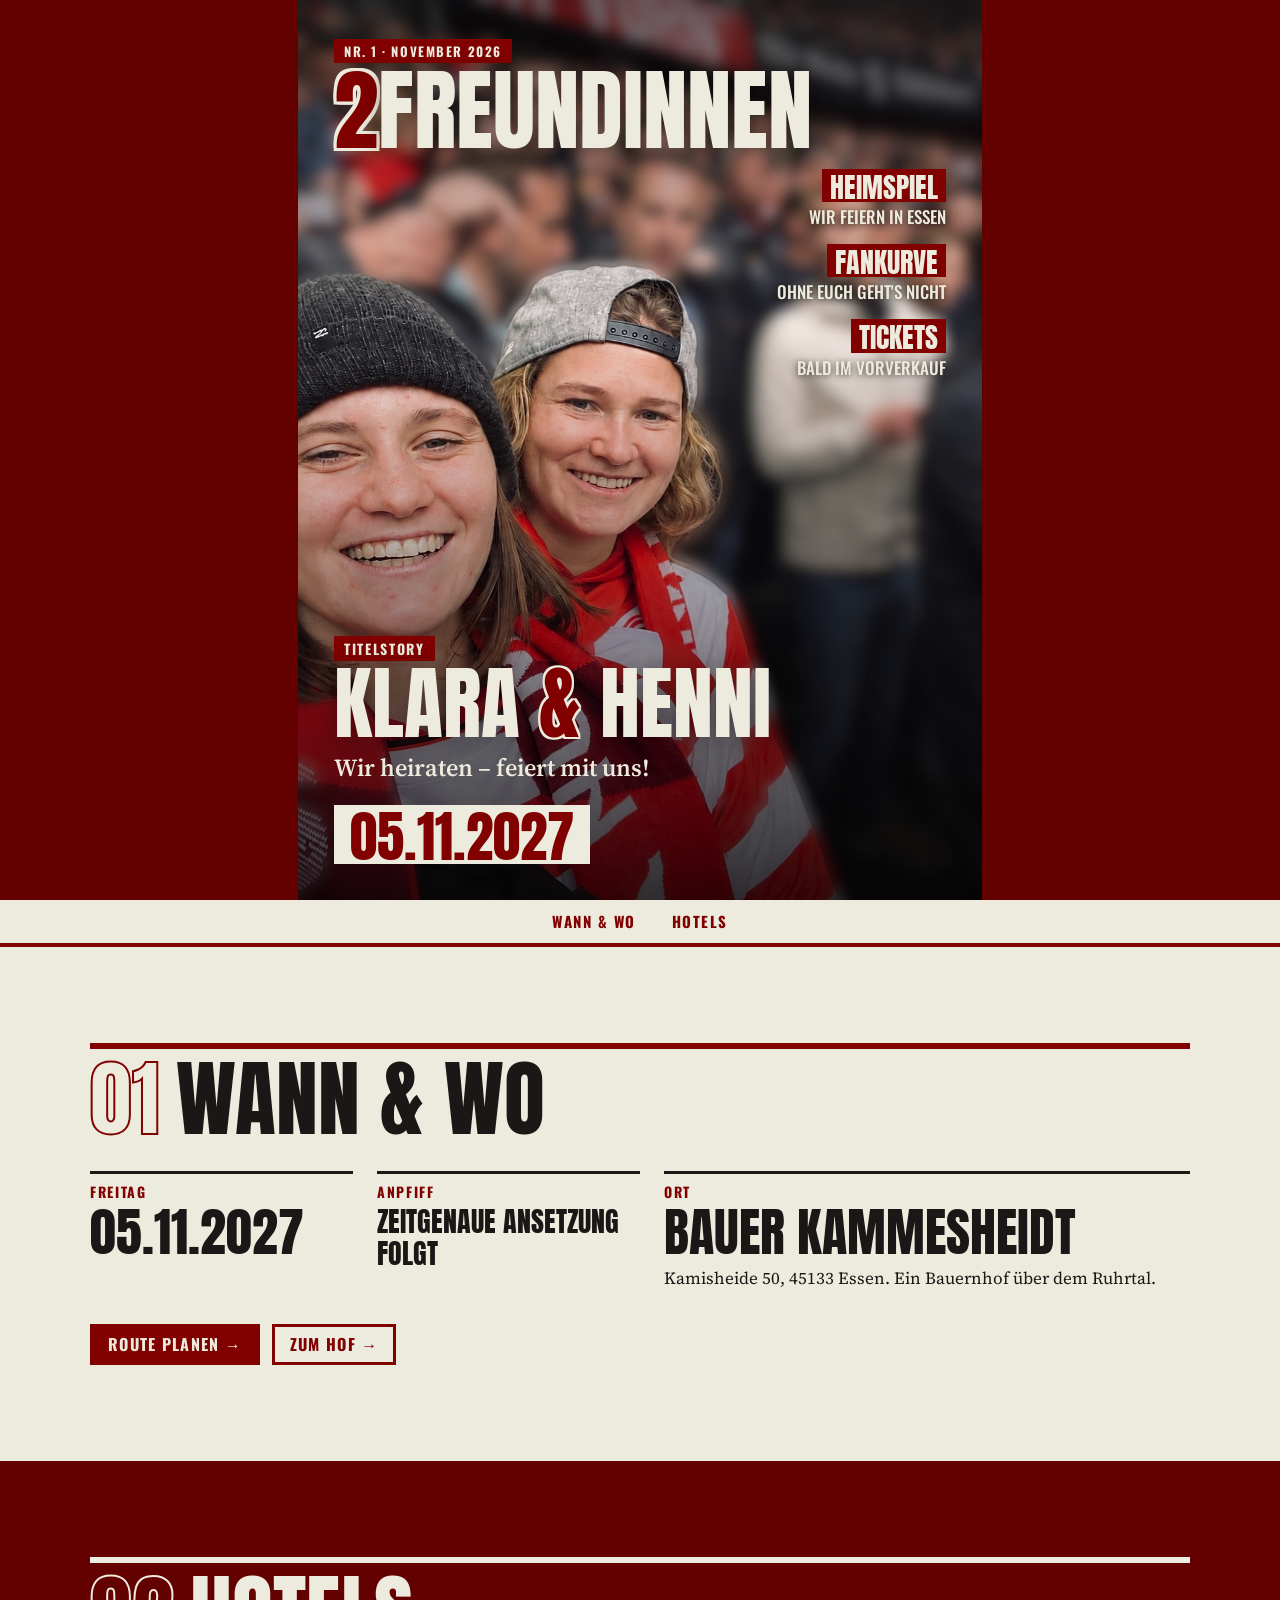
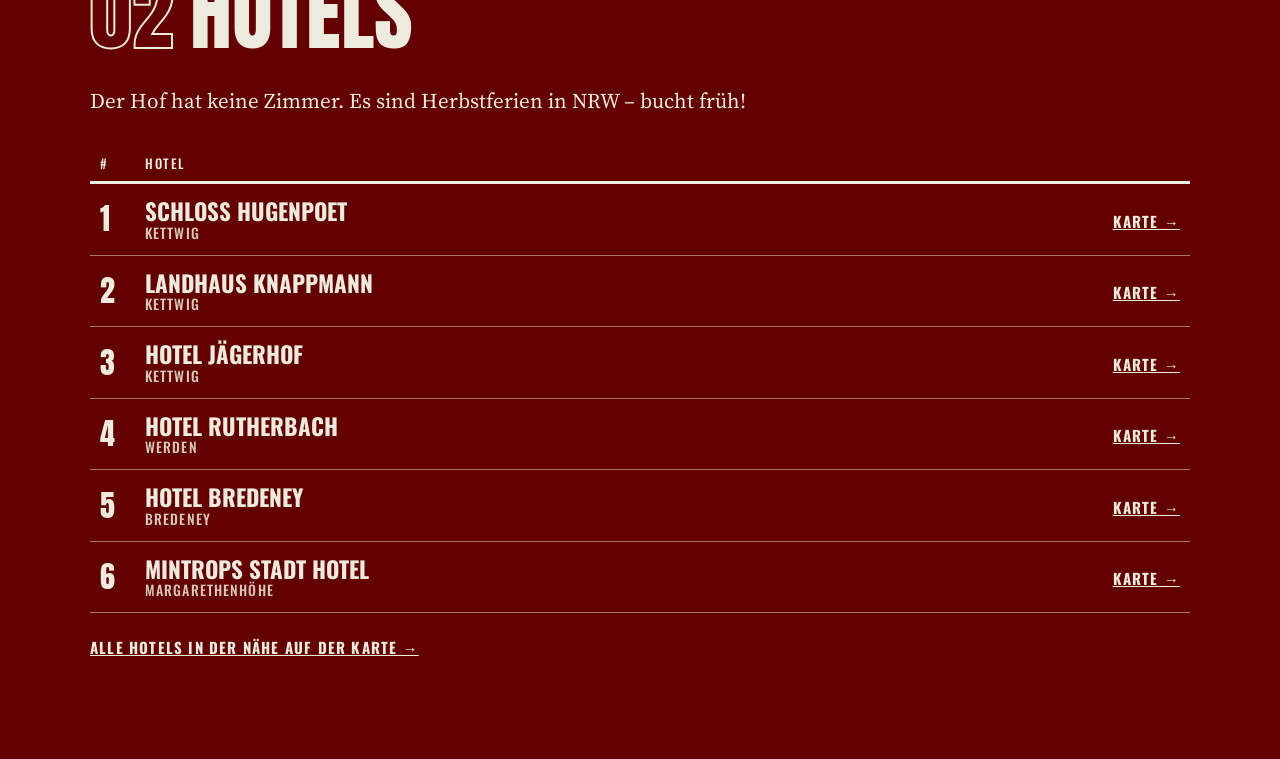
==== commit e7c37400: "Tickets wieder offline (Stand bleibt auf Branch ticket) Co-Authored-By: Claude Opus 5.5 <noreply@ant" ====
--- a/index.html
+++ b/index.html
@@ -26,7 +26,7 @@
     <ul class="cover__lines">
       <li><b>Heimspiel</b>Wir feiern in Essen</li>
       <li><b>Fankurve</b>Ohne euch geht's nicht</li>
-      <li><a href="#tickets"><b>Tickets</b>Bald im Vorverkauf</a></li>
+      <li><b>Tickets</b>Bald im Vorverkauf</li>
     </ul>
 
 
@@ -49,7 +49,6 @@
   <nav class="nav">
     <a href="#wann-wo">Wann &amp; wo</a>
     <a href="#hotels">Hotels</a>
-    <a href="#tickets">Tickets</a>
   </nav>
 
   <main>
@@ -130,53 +129,7 @@
       </div>
     </section>
 
-    <!-- 03 Tickets -->
-    <section class="section" id="tickets">
-      <div class="section__inner">
-        <h2 class="section__head"><span class="section__num">03</span> Tickets</h2>
-        <p class="intro">Holt euch euer Stadionticket – als Andenken für die Fotogalerie. Kein Einlass, keine Kontrolle, nur Vorfreude.</p>
-
-        <form class="ticket-form" id="ticket-form" novalidate>
-          <label class="field">
-            <span class="field__label">Name</span>
-            <input class="field__input" name="name" type="text" autocomplete="name" maxlength="60" required placeholder="Wer kommt?">
-            <span class="field__error" id="name-error" hidden>Bitte gib deinen Namen an.</span>
-          </label>
-
-          <label class="field field--short">
-            <span class="field__label">Personen</span>
-            <select class="field__input" name="people" id="people">
-              <option>1</option><option>2</option><option>3</option>
-              <option>4</option><option>5</option><option>6</option>
-            </select>
-          </label>
-
-          <fieldset class="field meals">
-            <legend class="field__label">Essen</legend>
-            <div class="meals__list" id="meals"></div>
-          </fieldset>
-
-          <label class="field">
-            <span class="field__label">Allergien &amp; Unverträglichkeiten <small>(optional)</small></span>
-            <textarea class="field__input" name="allergies" rows="2" maxlength="120" placeholder="z. B. keine Nüsse"></textarea>
-          </label>
-
-          <button class="btn ticket-form__submit" type="submit">Ticket holen →</button>
-        </form>
-
-        <div class="ticket" id="ticket" hidden>
-          <canvas class="ticket__canvas" id="ticket-canvas" width="1200" height="560" role="img" aria-label="Dein Ticket"></canvas>
-          <div class="buttons">
-            <button class="btn" type="button" id="ticket-save">Ticket speichern</button>
-            <button class="btn btn--ghost" type="button" id="ticket-ics">In den Kalender</button>
-            <button class="btn btn--ghost" type="button" id="ticket-edit">Ändern</button>
-          </div>
-        </div>
-      </div>
-    </section>
-
   </main>
 
-  <script type="module" src="ticket.js"></script>
 </body>
 </html>
--- a/style.css
+++ b/style.css
@@ -280,66 +280,6 @@
   letter-spacing: .08em;
 }
 
-/* 03 Tickets */
-.cover__lines a { color: inherit; text-decoration: none; }
-.cover__lines a:hover b { background: var(--white); color: var(--red); }
-[hidden] { display: none !important; }
-button.btn { border: 0; cursor: pointer; }
-
-.ticket-form {
-  display: grid;
-  grid-template-columns: 1fr 160px;
-  gap: 22px 24px;
-  max-width: 760px;
-}
-.ticket-form > .field:not(.field--short) { grid-column: 1 / -1; }
-.ticket-form > .field:first-child { grid-column: 1; }
-.field { display: block; margin: 0; padding: 0; border: 0; min-width: 0; }
-.field__label {
-  display: block;
-  margin-bottom: 6px;
-  padding: 0;
-  color: var(--red);
-  font: 700 14px/1.2 var(--cond);
-  text-transform: uppercase;
-  letter-spacing: .12em;
-}
-.field__label small { color: var(--ink); opacity: .7; font-weight: 500; letter-spacing: .06em; }
-.field__input {
-  width: 100%;
-  padding: 11px 12px;
-  border: 0;
-  border-radius: 0;
-  box-shadow: inset 0 0 0 3px var(--ink);
-  background: #fff;
-  color: var(--ink);
-  font: 400 19px/1.3 var(--serif);
-}
-.field__input:focus { outline: none; box-shadow: inset 0 0 0 3px var(--red); }
-.field__input[aria-invalid="true"] { box-shadow: inset 0 0 0 3px var(--red); background: #fbeeee; }
-select.field__input {
-  appearance: none;
-  padding-right: 36px;
-  background: #fff url("data:image/svg+xml,%3Csvg xmlns='http://www.w3.org/2000/svg' width='12' height='8'%3E%3Cpath d='M0 0h12L6 8z' fill='%23810100'/%3E%3C/svg%3E") no-repeat right 12px center;
-}
-textarea.field__input { resize: vertical; }
-.field__error { display: block; margin-top: 6px; color: var(--red); font: 700 15px/1.3 var(--cond); }
-
-.meals__list { display: grid; grid-template-columns: repeat(auto-fill, minmax(200px, 1fr)); gap: 12px; }
-.meal { display: block; }
-.meal__who { display: block; margin-bottom: 4px; font: 500 14px/1.2 var(--cond); text-transform: uppercase; letter-spacing: .08em; }
-
-.ticket-form__submit { grid-column: 1 / -1; justify-self: start; font-size: 18px; padding: 14px 24px; }
-
-.ticket { max-width: 900px; }
-.ticket__canvas {
-  display: block;
-  width: 100%;
-  height: auto;
-  margin-bottom: 20px;
-  box-shadow: 0 18px 40px rgba(27,23,23,.25);
-}
-
 /* ---------- RESPONSIVE ---------- */
 @container (max-width: 760px) {
   .cover__barcode { display: none; }
@@ -360,9 +300,6 @@
   .table__name { font-size: 19px; }
   .table td { padding: 12px 6px; }
   .table td:first-child { font-size: 24px; padding-right: 10px; }
-  .ticket-form { grid-template-columns: 1fr; }
-  .ticket-form > .field:first-child, .ticket-form > .field--short { grid-column: 1 / -1; }
-  .meals__list { grid-template-columns: 1fr 1fr; }
 }
 
 /* Weinrote "2" und "&" auf dem dunklen Foto mit Creme-Kontur lesbar machen */
